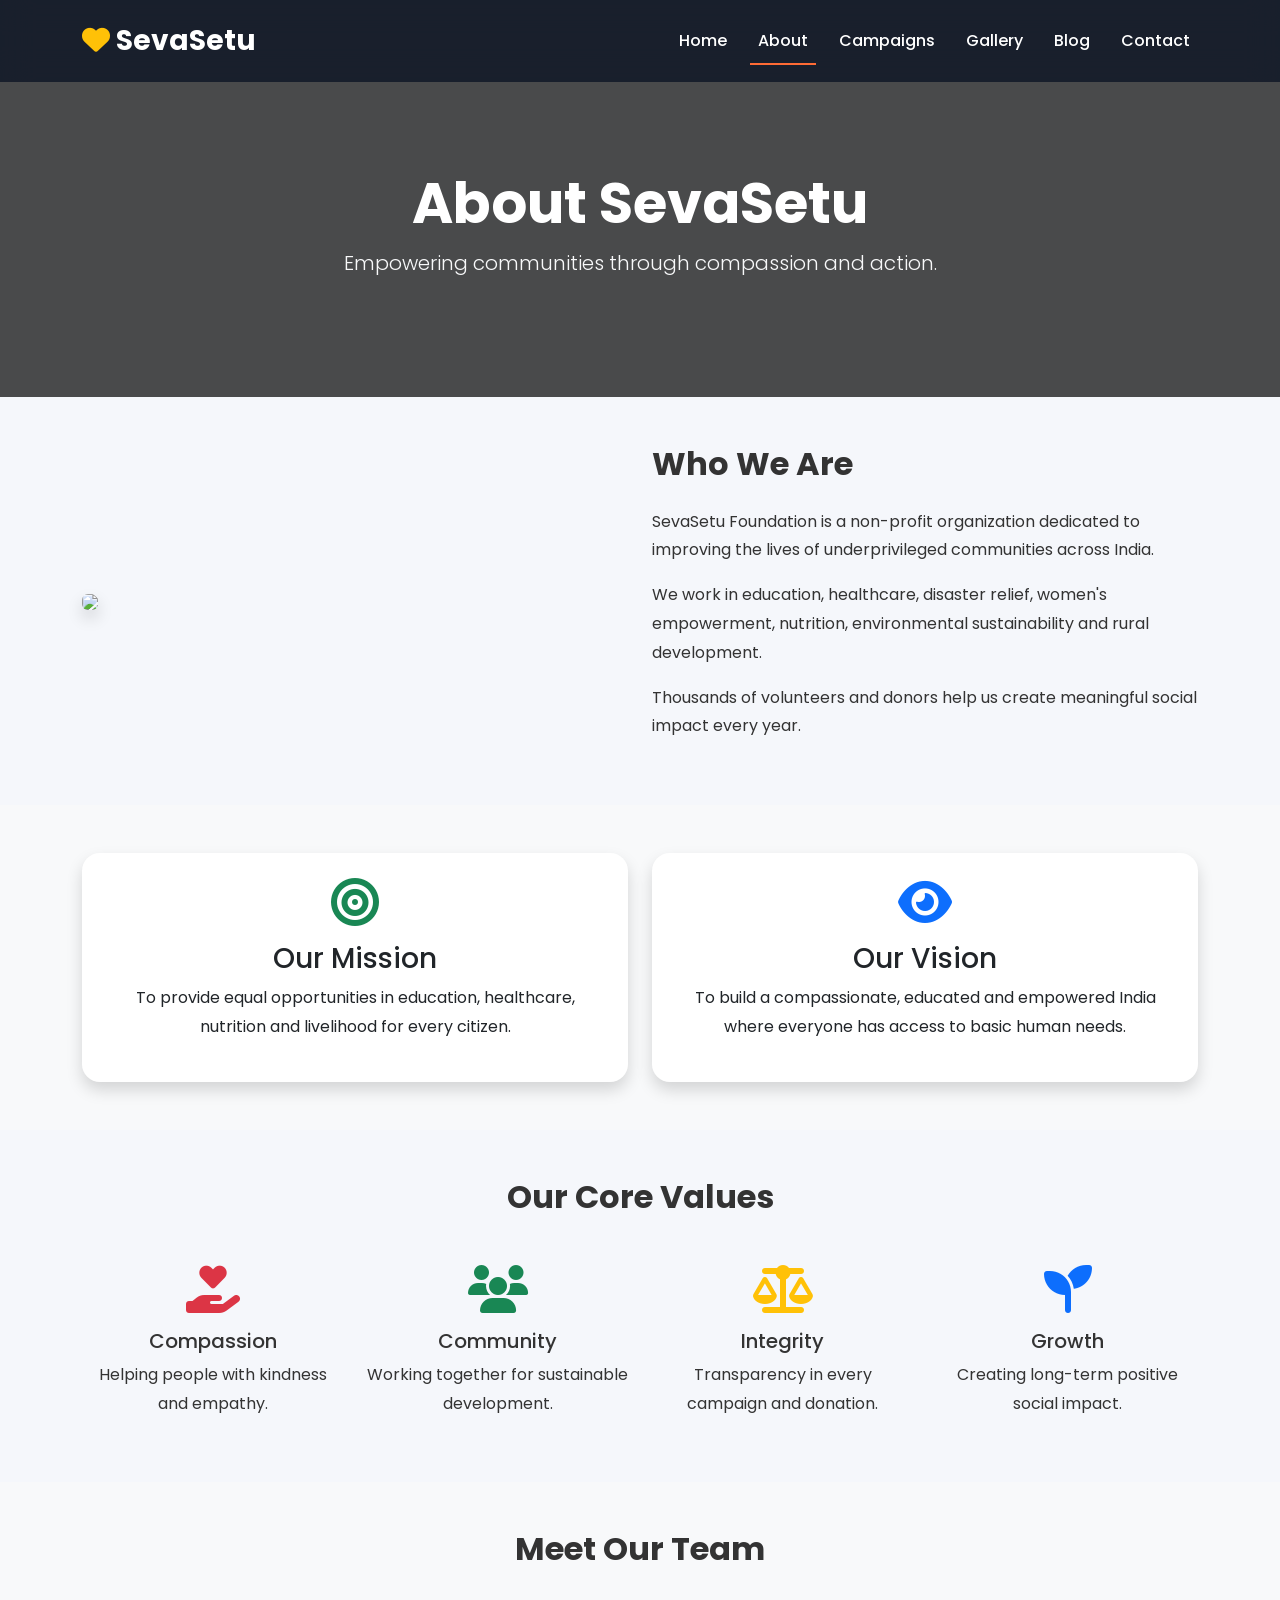
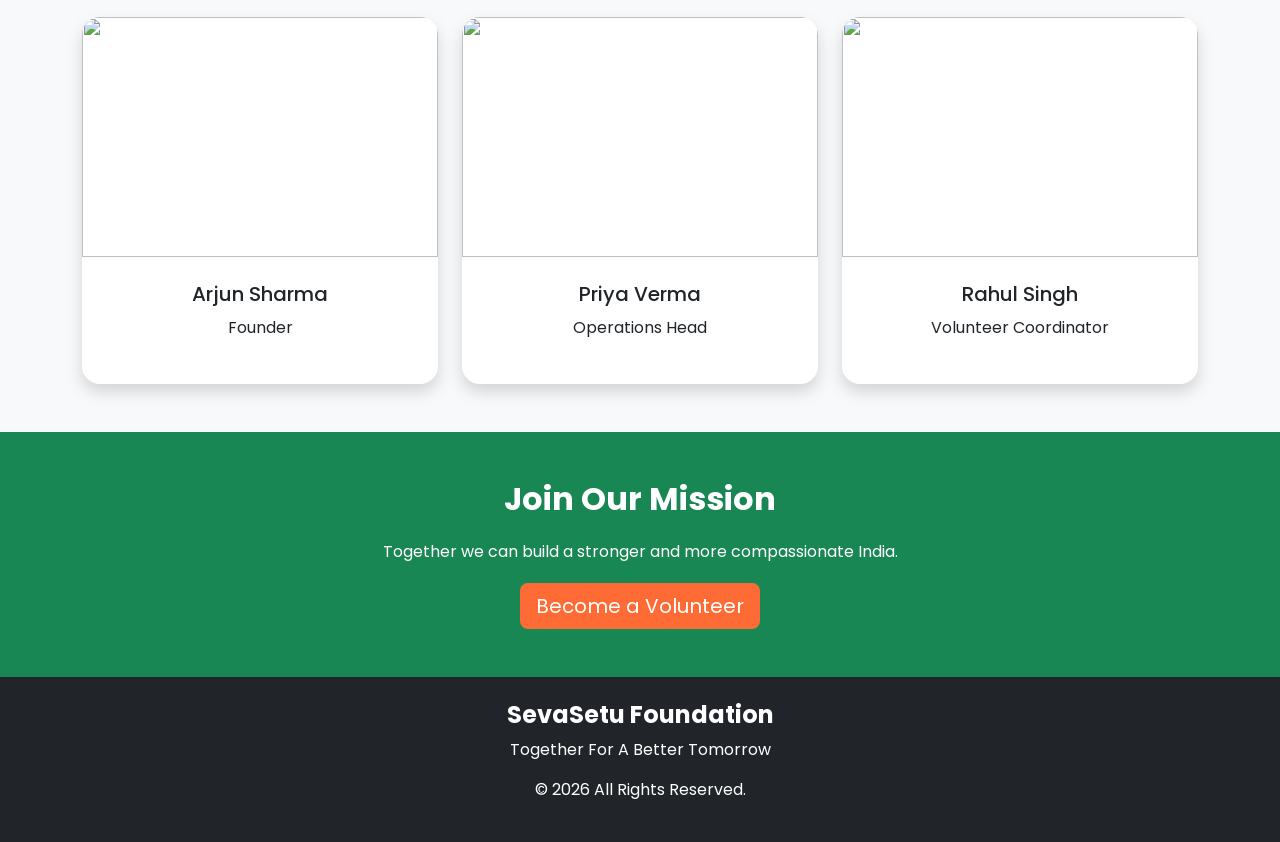
==== about.html @ 146074b7 "Add files via upload" ====
<!DOCTYPE html>
<html lang="en">

<head>

<meta charset="UTF-8">
<meta name="viewport" content="width=device-width, initial-scale=1.0">

<title>About Us | SevaSetu Foundation</title>

<link href="https://cdn.jsdelivr.net/npm/bootstrap@5.3.3/dist/css/bootstrap.min.css" rel="stylesheet">

<link href="https://cdnjs.cloudflare.com/ajax/libs/font-awesome/6.5.2/css/all.min.css" rel="stylesheet">

<link rel="stylesheet" href="style.css">

</head>

<body>

<!-- Navbar -->

<nav class="navbar navbar-expand-lg navbar-dark fixed-top">

<div class="container">

<a class="navbar-brand fw-bold" href="index.html">
<i class="fa-solid fa-heart text-warning"></i>
SevaSetu
</a>

<button class="navbar-toggler" data-bs-toggle="collapse" data-bs-target="#menu">
<span class="navbar-toggler-icon"></span>
</button>

<div class="collapse navbar-collapse" id="menu">

<ul class="navbar-nav ms-auto">

<li class="nav-item">
<a class="nav-link" href="index.html">Home</a>
</li>

<li class="nav-item">
<a class="nav-link active" href="about.html">About</a>
</li>

<li class="nav-item">
<a class="nav-link" href="campaigns.html">Campaigns</a>
</li>

<li class="nav-item">
<a class="nav-link" href="gallery.html">Gallery</a>
</li>

<li class="nav-item">
<a class="nav-link" href="blog.html">Blog</a>
</li>

<li class="nav-item">
<a class="nav-link" href="contact.html">Contact</a>
</li>

</ul>

</div>

</div>

</nav>

<!-- Hero -->

<section class="page-header">

<div class="container text-center">

<h1 class="display-4 fw-bold text-white">

About SevaSetu

</h1>

<p class="lead text-light">

Empowering communities through compassion and action.

</p>

</div>

</section>

<!-- About -->

<section class="py-5">

<div class="container">

<div class="row align-items-center">

<div class="col-lg-6">

<img src="https://images.unsplash.com/photo-1529156069898-49953e39b3ac?w=900"
class="img-fluid rounded shadow">

</div>

<div class="col-lg-6">

<h2 class="fw-bold mb-4">

Who We Are

</h2>

<p>

SevaSetu Foundation is a non-profit organization dedicated to improving
the lives of underprivileged communities across India.

</p>

<p>

We work in education, healthcare, disaster relief, women's empowerment,
nutrition, environmental sustainability and rural development.

</p>

<p>

Thousands of volunteers and donors help us create meaningful social
impact every year.

</p>

</div>

</div>

</div>

</section>

<!-- Mission Vision -->

<section class="bg-light py-5">

<div class="container">

<div class="row">

<div class="col-md-6">

<div class="card border-0 shadow h-100">

<div class="card-body text-center">

<i class="fa-solid fa-bullseye fa-3x text-success mb-3"></i>

<h3>

Our Mission

</h3>

<p>

To provide equal opportunities in education, healthcare,
nutrition and livelihood for every citizen.

</p>

</div>

</div>

</div>

<div class="col-md-6">

<div class="card border-0 shadow h-100">

<div class="card-body text-center">

<i class="fa-solid fa-eye fa-3x text-primary mb-3"></i>

<h3>

Our Vision

</h3>

<p>

To build a compassionate, educated and empowered India where
everyone has access to basic human needs.

</p>

</div>

</div>

</div>

</div>

</div>

</section>

<!-- Core Values -->

<section class="py-5">

<div class="container">

<h2 class="text-center fw-bold mb-5">

Our Core Values

</h2>

<div class="row g-4">

<div class="col-lg-3">

<div class="text-center">

<i class="fa-solid fa-hand-holding-heart fa-3x text-danger mb-3"></i>

<h5>Compassion</h5>

<p>Helping people with kindness and empathy.</p>

</div>

</div>

<div class="col-lg-3">

<div class="text-center">

<i class="fa-solid fa-users fa-3x text-success mb-3"></i>

<h5>Community</h5>

<p>Working together for sustainable development.</p>

</div>

</div>

<div class="col-lg-3">

<div class="text-center">

<i class="fa-solid fa-scale-balanced fa-3x text-warning mb-3"></i>

<h5>Integrity</h5>

<p>Transparency in every campaign and donation.</p>

</div>

</div>

<div class="col-lg-3">

<div class="text-center">

<i class="fa-solid fa-seedling fa-3x text-primary mb-3"></i>

<h5>Growth</h5>

<p>Creating long-term positive social impact.</p>

</div>

</div>

</div>

</div>

</section>

<!-- Team -->

<section class="bg-light py-5">

<div class="container">

<h2 class="text-center fw-bold mb-5">

Meet Our Team

</h2>

<div class="row">

<div class="col-lg-4">

<div class="card shadow border-0">

<img src="https://randomuser.me/api/portraits/men/32.jpg"
class="card-img-top">

<div class="card-body text-center">

<h5>Arjun Sharma</h5>

<p>Founder</p>

</div>

</div>

</div>

<div class="col-lg-4">

<div class="card shadow border-0">

<img src="https://randomuser.me/api/portraits/women/44.jpg"
class="card-img-top">

<div class="card-body text-center">

<h5>Priya Verma</h5>

<p>Operations Head</p>

</div>

</div>

</div>

<div class="col-lg-4">

<div class="card shadow border-0">

<img src="https://randomuser.me/api/portraits/men/68.jpg"
class="card-img-top">

<div class="card-body text-center">

<h5>Rahul Singh</h5>

<p>Volunteer Coordinator</p>

</div>

</div>

</div>

</div>

</div>

</section>

<!-- CTA -->

<section class="py-5 text-center text-white bg-success">

<div class="container">

<h2>

Join Our Mission

</h2>

<p>

Together we can build a stronger and more compassionate India.

</p>

<a href="volunteer.html" class="btn btn-warning btn-lg">

Become a Volunteer

</a>

</div>

</section>

<!-- Footer -->

<footer class="bg-dark text-white py-4">

<div class="container text-center">

<h4>SevaSetu Foundation</h4>

<p>Together For A Better Tomorrow</p>

<p>© 2026 All Rights Reserved.</p>

</div>

</footer>

<script src="https://cdn.jsdelivr.net/npm/bootstrap@5.3.3/dist/js/bootstrap.bundle.min.js"></script>

<script src="main.js"></script>

</body>

</html>
---- style.css ----
/*==========================
Google Font
==========================*/

@import url('https://fonts.googleapis.com/css2?family=Poppins:wght@300;400;500;600;700;800&display=swap');

*{
    margin:0;
    padding:0;
    box-sizing:border-box;
}

html{
    scroll-behavior:smooth;
}

body{
    font-family:'Poppins',sans-serif;
    background:#f5f7fb;
    color:#333;
    overflow-x:hidden;
}

/*==========================
Colors
==========================*/

:root{

    --primary:#ff6b35;
    --secondary:#138808;
    --dark:#111827;
    --light:#ffffff;
    --gray:#f4f4f4;
    --shadow:0 15px 40px rgba(0,0,0,.08);

}

/*==========================
Navbar
==========================*/

.navbar{

    background:rgba(17,24,39,.85);

    backdrop-filter:blur(15px);

    transition:.4s;

    padding:15px 0;

}

.navbar-brand{

    font-size:28px;

    font-weight:700;

}

.nav-link{

    color:white !important;

    margin-left:15px;

    font-weight:500;

    position:relative;

}

.nav-link::after{

    content:"";

    position:absolute;

    left:0;

    bottom:-4px;

    width:0;

    height:2px;

    background:var(--primary);

    transition:.3s;

}

.nav-link:hover::after,

.nav-link.active::after{

    width:100%;

}

/*==========================
Hero
==========================*/

.hero{

    min-height:100vh;

    display:flex;

    align-items:center;

    background:

    linear-gradient(rgba(0,0,0,.65),rgba(0,0,0,.65)),

    url("https://images.unsplash.com/photo-1469571486292-b53601020f1f?w=1600");

    background-size:cover;

    background-position:center;

}

.hero h1{

    font-size:65px;

    color:white;

    font-weight:800;

    line-height:1.2;

}

.hero p{

    color:#ddd;

    font-size:20px;

}

/*==========================
Page Header
==========================*/

.page-header{

    background:

    linear-gradient(rgba(0,0,0,.7),rgba(0,0,0,.7)),

    url("https://images.unsplash.com/photo-1529156069898-49953e39b3ac?w=1600");

    background-size:cover;

    background-position:center;

    padding:170px 0 100px;

}

/*==========================
Buttons
==========================*/

.btn-warning{

    background:var(--primary);

    border:none;

    color:white;

    transition:.35s;

}

.btn-warning:hover{

    transform:translateY(-4px);

    box-shadow:0 12px 25px rgba(255,107,53,.35);

    background:#ff5820;

}

.btn-success{

    background:var(--secondary);

    border:none;

}

.btn-success:hover{

    background:#0e6e06;

}

.btn-outline-light:hover{

    color:black;

}

/*==========================
Cards
==========================*/

.card{

    border:none;

    border-radius:18px;

    overflow:hidden;

    box-shadow:var(--shadow);

    transition:.4s;

}

.card:hover{

    transform:translateY(-12px);

}

.card img{

    height:240px;

    object-fit:cover;

}

.card-body{

    padding:25px;

}

.card h4{

    font-weight:700;

    margin-bottom:15px;

}

/*==========================
Statistics
==========================*/

.stats{

    background:white;

}

.stats h2{

    color:var(--primary);

    font-size:45px;

    font-weight:700;

}

.stats p{

    font-size:18px;

    color:#666;

}

/*==========================
Impact Section
==========================*/

.impact{

    background:linear-gradient(135deg,#138808,#0f5132);

}

.impact h2{

    font-size:45px;

    font-weight:700;

}

.impact p{

    font-size:20px;

}

/*==========================
Footer
==========================*/

footer{

    background:#111827;

}

footer h4{

    font-weight:700;

}

footer i{

    transition:.3s;

    cursor:pointer;

}

footer i:hover{

    color:var(--primary);

    transform:translateY(-4px);

}

/*==========================
Forms
==========================*/

.form-control,

.form-select{

    border-radius:12px;

    padding:12px;

    border:1px solid #ddd;

}

.form-control:focus,

.form-select:focus{

    box-shadow:none;

    border-color:var(--primary);

}

/*==========================
Progress Bar
==========================*/

.progress{

    height:10px;

    border-radius:20px;

}

.progress-bar{

    border-radius:20px;

}



/*==========================================
Gallery
==========================================*/

.gallery-item{
    position:relative;
    overflow:hidden;
    border-radius:18px;
    box-shadow:var(--shadow);
    cursor:pointer;
}

.gallery-item img{
    width:100%;
    height:280px;
    object-fit:cover;
    transition:.5s;
}

.gallery-item:hover img{
    transform:scale(1.12);
}

.gallery-item::before{
    content:"";
    position:absolute;
    inset:0;
    background:rgba(0,0,0,.35);
    opacity:0;
    transition:.4s;
    z-index:1;
}

.gallery-item:hover::before{
    opacity:1;
}

/*==========================================
Campaign Cards
==========================================*/

.campaign-card{
    overflow:hidden;
}

.campaign-card img{
    transition:.5s;
}

.campaign-card:hover img{
    transform:scale(1.08);
}

.badge{
    padding:8px 15px;
    font-size:14px;
}

/*==========================================
Testimonials
==========================================*/

.testimonial{

    background:white;

    border-radius:18px;

    padding:35px;

    text-align:center;

    box-shadow:var(--shadow);

}

.testimonial img{

    width:90px;

    height:90px;

    border-radius:50%;

    object-fit:cover;

    margin-bottom:20px;

}

.testimonial h5{

    font-weight:600;

}

.testimonial p{

    color:#666;

}

/*==========================================
Blog
==========================================*/

.blog-card img{

    height:250px;

}

.blog-card h4{

    font-size:24px;

}

.blog-card:hover{

    transform:translateY(-10px);

}

/*==========================================
Contact
==========================================*/

.contact-box{

    background:white;

    border-radius:20px;

    padding:35px;

    box-shadow:var(--shadow);

}

.contact-box i{

    width:45px;

    height:45px;

    line-height:45px;

    text-align:center;

    border-radius:50%;

    background:var(--secondary);

    color:white;

    margin-right:12px;

}

/*==========================================
Team Cards
==========================================*/

.team-card{

    text-align:center;

    border-radius:20px;

    overflow:hidden;

    transition:.4s;

}

.team-card img{

    height:320px;

    object-fit:cover;

}

.team-card:hover{

    transform:translateY(-10px);

}

/*==========================================
Icons
==========================================*/

.icon-box{

    width:80px;

    height:80px;

    margin:auto;

    border-radius:50%;

    background:#fff5ef;

    display:flex;

    justify-content:center;

    align-items:center;

    color:var(--primary);

    font-size:32px;

    margin-bottom:20px;

}

/*==========================================
Sections
==========================================*/

section{

    position:relative;

}

section h2{

    font-weight:700;

    margin-bottom:20px;

}

section p{

    line-height:1.8;

}

/*==========================================
Images
==========================================*/

img{

    max-width:100%;

}

.rounded-img{

    border-radius:20px;

}

/*==========================================
Animations
==========================================*/

@keyframes fadeUp{

0%{

opacity:0;

transform:translateY(40px);

}

100%{

opacity:1;

transform:translateY(0);

}

}

.fade-up{

animation:fadeUp .8s ease forwards;

}

@keyframes zoomIn{

0%{

transform:scale(.8);

opacity:0;

}

100%{

transform:scale(1);

opacity:1;

}

}

.zoom-in{

animation:zoomIn .8s ease;

}

@keyframes float{

0%,100%{

transform:translateY(0);

}

50%{

transform:translateY(-12px);

}

}

.float{

animation:float 3s infinite;

}

/*==========================================
Scroll Top Button
==========================================*/

#topBtn{

position:fixed;

right:25px;

bottom:25px;

width:50px;

height:50px;

border:none;

border-radius:50%;

background:var(--primary);

color:white;

font-size:22px;

display:none;

cursor:pointer;

z-index:999;

box-shadow:var(--shadow);

}

#topBtn:hover{

background:#ff5722;

}

/*==========================================
Modal
==========================================*/

.modal-content{

border:none;

border-radius:20px;

overflow:hidden;

}

/*==========================================
Responsive
==========================================*/

@media(max-width:992px){

.hero{

text-align:center;

padding-top:120px;

}

.hero h1{

font-size:48px;

}

.page-header{

padding:140px 0 80px;

}

}

@media(max-width:768px){

.hero h1{

font-size:38px;

}

.hero p{

font-size:17px;

}

.stats h2{

font-size:32px;

}

.impact h2{

font-size:34px;

}

.card img{

height:220px;

}

.navbar-brand{

font-size:24px;

}

}

@media(max-width:576px){

.hero{

padding:120px 15px;

}

.hero h1{

font-size:30px;

}

.btn{

width:100%;

margin-bottom:12px;

}

.display-4{

font-size:34px;

}

.card img{

height:200px;

}

footer{

text-align:center;

}

}

/*==========================================
Selection
==========================================*/

::selection{

background:var(--primary);

color:white;

}

/*==========================================
Scrollbar
==========================================*/

::-webkit-scrollbar{

width:10px;

}

::-webkit-scrollbar-thumb{

background:var(--primary);

border-radius:20px;

}

::-webkit-scrollbar-track{

background:#f1f1f1;

}
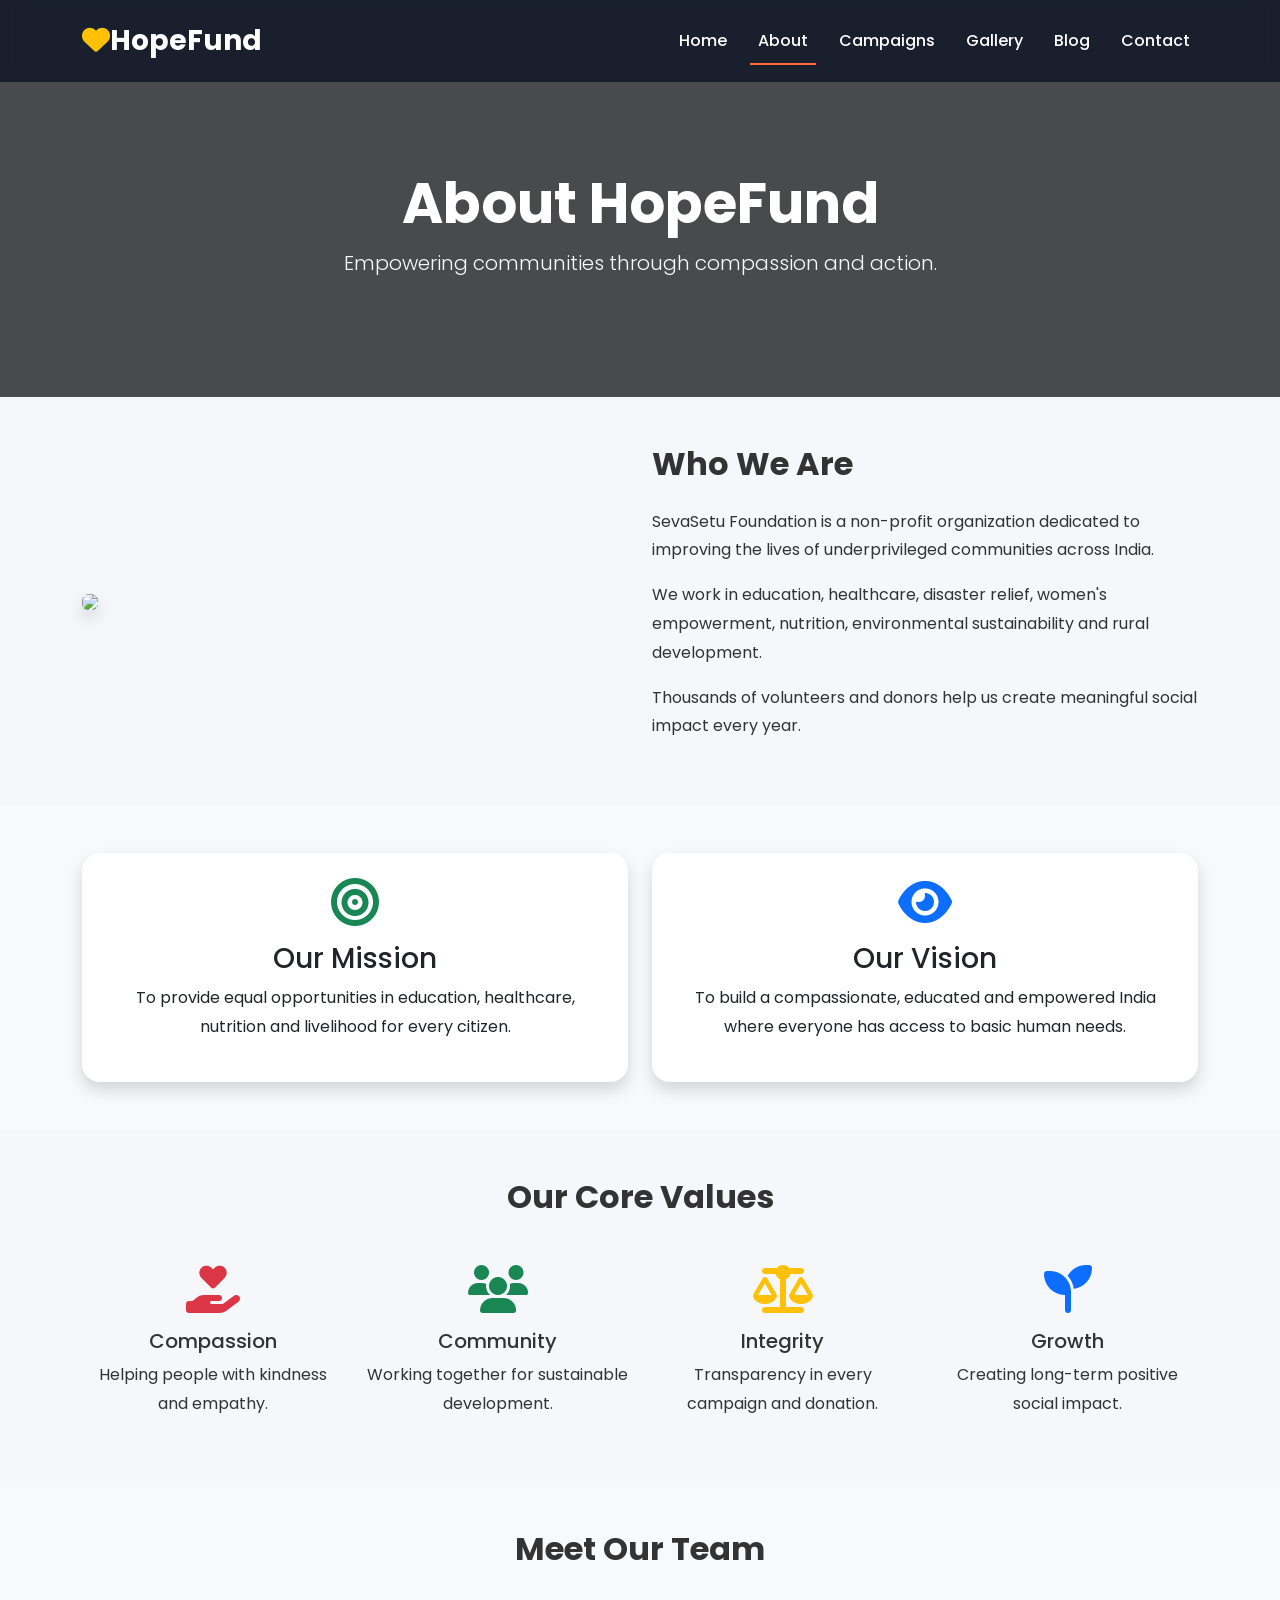
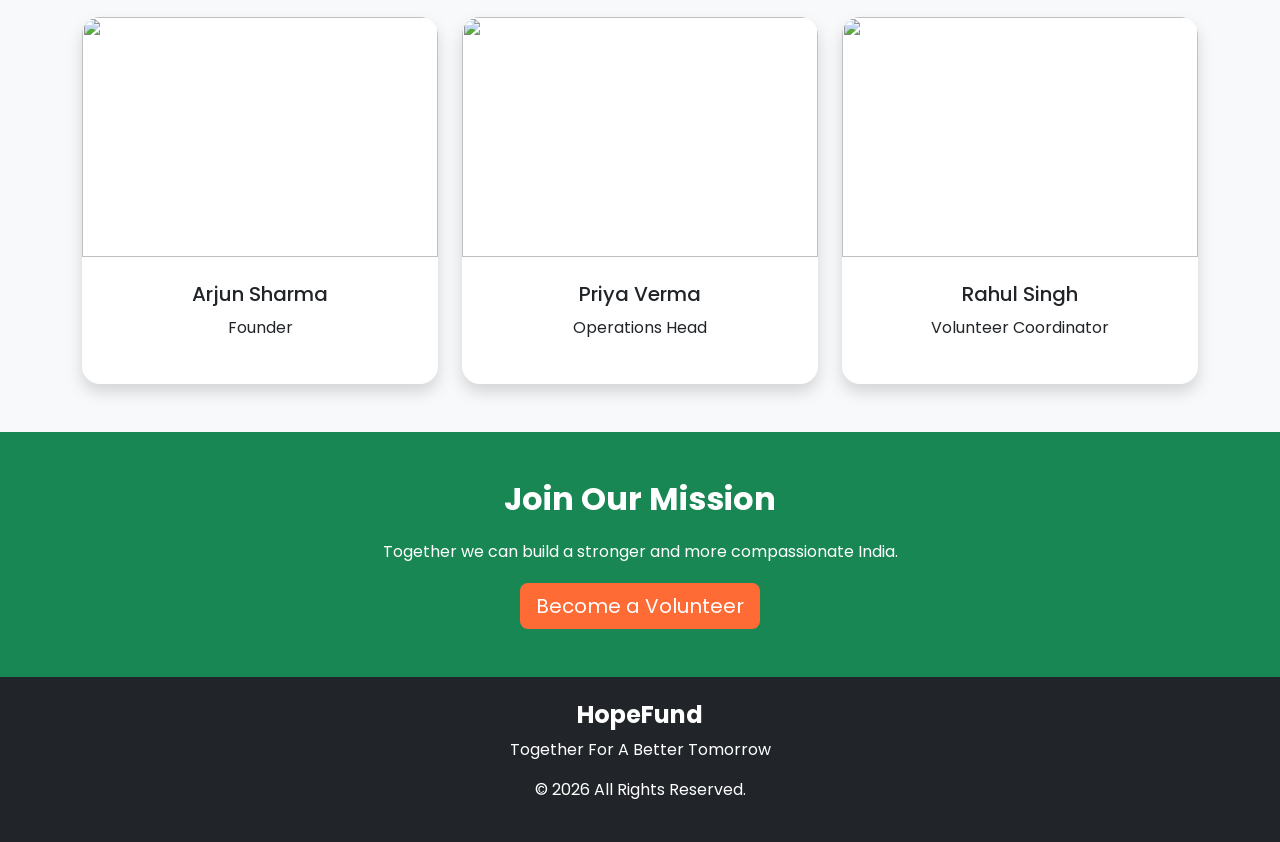
==== commit a3086459: "Update about.html" ====
--- a/about.html
+++ b/about.html
@@ -6,7 +6,7 @@
 <meta charset="UTF-8">
 <meta name="viewport" content="width=device-width, initial-scale=1.0">
 
-<title>About Us | SevaSetu Foundation</title>
+<title>About Us | HopeFund</title>
 
 <link href="https://cdn.jsdelivr.net/npm/bootstrap@5.3.3/dist/css/bootstrap.min.css" rel="stylesheet">
 
@@ -25,8 +25,7 @@
 <div class="container">
 
 <a class="navbar-brand fw-bold" href="index.html">
-<i class="fa-solid fa-heart text-warning"></i>
-SevaSetu
+<i class="fa-solid fa-heart text-warning"></i>HopeFund
 </a>
 
 <button class="navbar-toggler" data-bs-toggle="collapse" data-bs-target="#menu">
@@ -77,7 +76,7 @@
 
 <h1 class="display-4 fw-bold text-white">
 
-About SevaSetu
+About HopeFund
 
 </h1>
 
@@ -398,7 +397,7 @@
 
 <div class="container text-center">
 
-<h4>SevaSetu Foundation</h4>
+<h4>HopeFund</h4>
 
 <p>Together For A Better Tomorrow</p>
 
@@ -414,4 +413,4 @@
 
 </body>
 
-</html>+</html>
